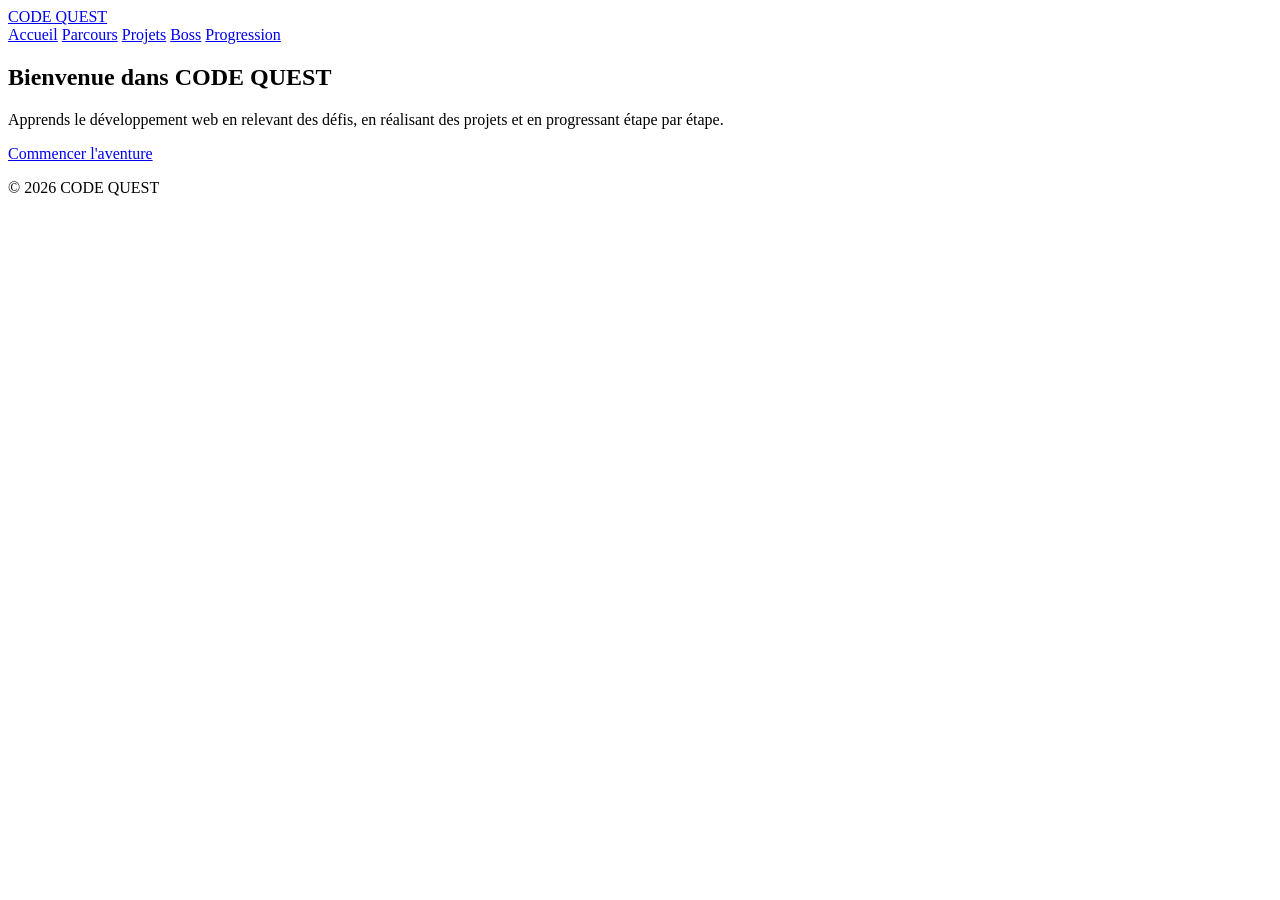
==== index.html @ bcb572d5 "création de la page d'accueil" ====
<!DOCTYPE html>
<html lang="fr">
<head>
    <meta charset="UTF-8">
    <meta name="viewport" content="width=device-width, initial-scale=1.0">
    <title>CODE QUEST</title>
    <link rel="stylesheet" href="CSS/style.css">
</head>
<body>

    <header>

             <div> <a href="index.html">CODE QUEST</a> </div>

    <nav>
        <a href="index.html">Accueil</a>
        <a href="pages/parcours.html">Parcours</a>
        <a href="pages/projets.html">Projets</a>
        <a href="pages/boss.html">Boss</a>
        <a href="pages/progression.html">Progression</a>
    </nav>


    </header>

    <main>

        <section>

        <h1>Bienvenue dans CODE QUEST</h1>

        <p>
            Apprends le développement web en relevant des défis,
            en réalisant des projets et en progressant étape par étape.
        </p>

        <a href="pages/parcours.html">Commencer l'aventure</a>

        </section>

    </main>

    <footer>

        <p>&copy; 2026 CODE QUEST</p>

    </footer>
    
</body>
</html>
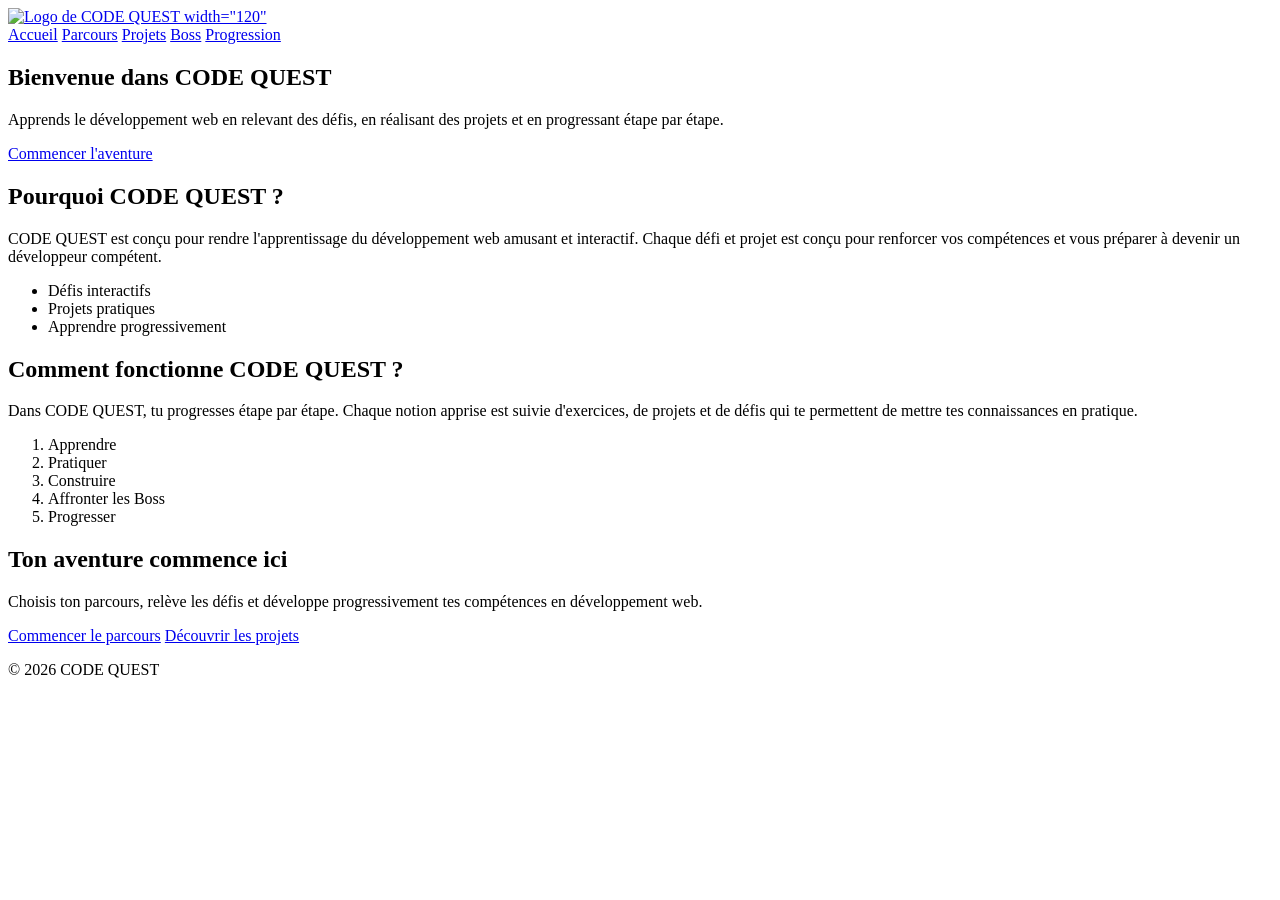
==== commit b8192092: "ajout du logo de Code Quest" ====
--- a/index.html
+++ b/index.html
@@ -10,7 +10,14 @@
 
     <header>
 
-             <div> <a href="index.html">CODE QUEST</a> </div>
+             <div> 
+                <a href="index.html">
+                    <img 
+                        src="assets/images/logo-code-quest.png" 
+                        alt="Logo de CODE QUEST">
+                        width="120"
+                </a> 
+            </div>
 
     <nav>
         <a href="index.html">Accueil</a>
@@ -38,6 +45,61 @@
 
         </section>
 
+
+        <section>
+
+        <h2>Pourquoi CODE QUEST ?</h2>
+
+        <p>
+            CODE QUEST est conçu pour rendre l'apprentissage du développement web amusant et interactif.
+            Chaque défi et projet est conçu pour renforcer vos compétences et vous préparer à devenir un développeur compétent.
+        </p>
+
+        <ul>
+            <li>Défis interactifs</li>
+            <li>Projets pratiques</li>
+            <li>Apprendre progressivement</li>
+        </ul>
+        
+        </section>
+
+        <section>
+
+            <h2>Comment fonctionne CODE QUEST ?</h2>
+
+            <p> Dans CODE QUEST, tu progresses étape par étape. Chaque notion apprise est suivie d'exercices, 
+                de projets et de défis qui te permettent de mettre tes connaissances en pratique.
+            </p>
+
+            <ol>
+                <li>Apprendre</li>
+                <li>Pratiquer</li>
+                <li>Construire</li>
+                <li>Affronter les Boss</li>
+                <li>Progresser</li>
+
+
+            </ol>
+
+        </section>
+
+        <section>
+
+            <h2>Ton aventure commence ici</h2>
+
+            <p>
+                Choisis ton parcours, relève les défis et développe
+                progressivement tes compétences en développement web.
+            </p>
+
+            <a href="pages/parcours.html">Commencer le parcours</a>
+
+            <a href="pages/projets.html">Découvrir les projets</a>
+
+        </section>
+
+
+
     </main>
 
     <footer>
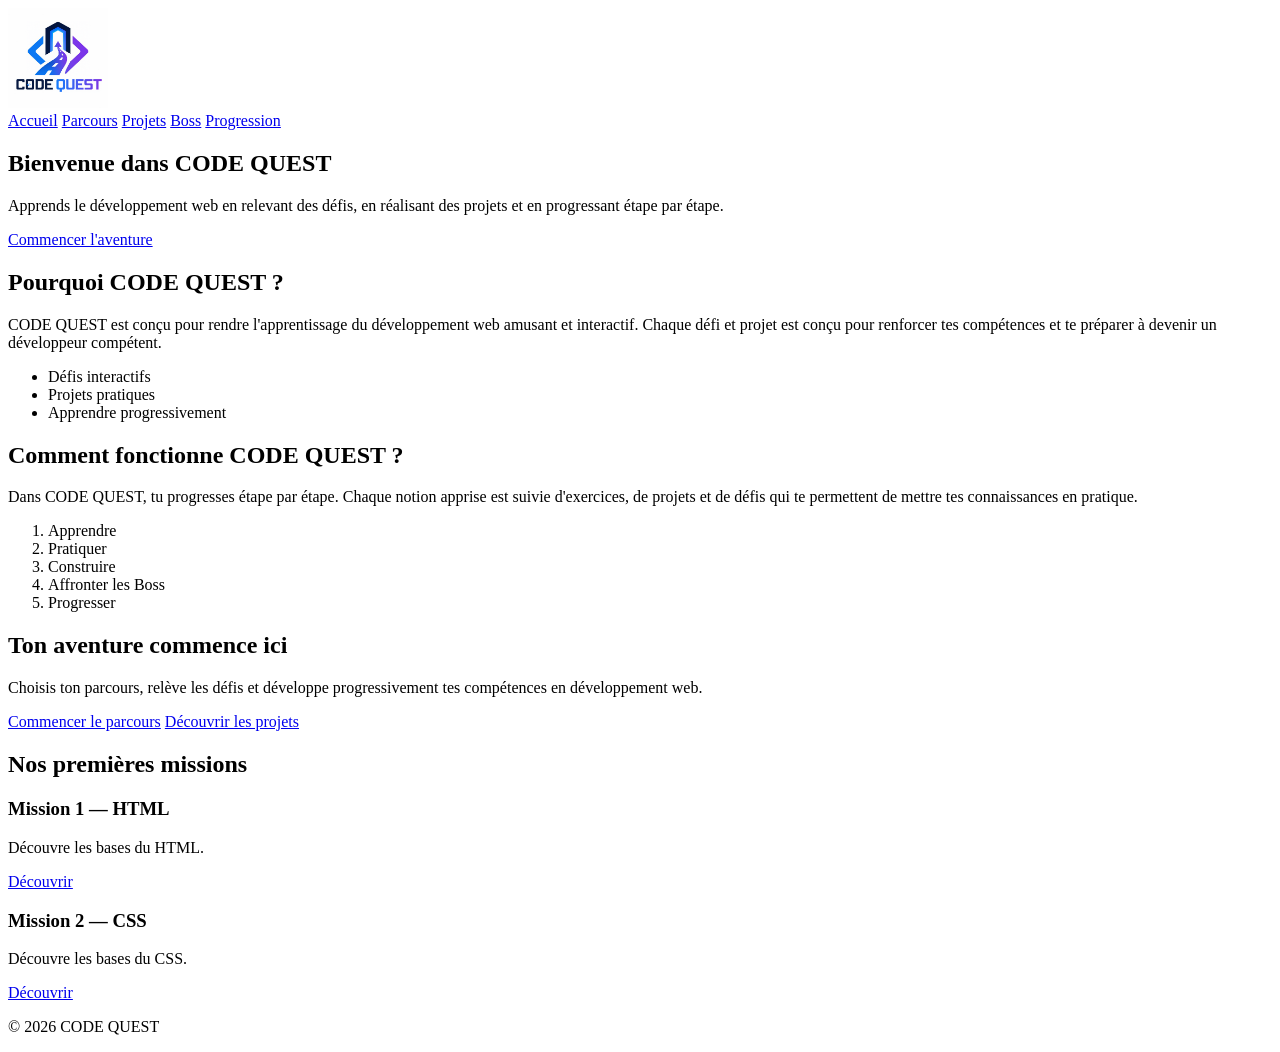
==== commit 4d9e1833: "feat: création des pages HTML principales de CODE QUEST" ====
--- a/index.html
+++ b/index.html
@@ -14,8 +14,9 @@
                 <a href="index.html">
                     <img 
                         src="assets/images/logo-code-quest.png" 
-                        alt="Logo de CODE QUEST">
-                        width="120"
+                        alt="Logo de CODE QUEST"
+                        width="100"
+                    >
                 </a> 
             </div>
 
@@ -51,8 +52,9 @@
         <h2>Pourquoi CODE QUEST ?</h2>
 
         <p>
-            CODE QUEST est conçu pour rendre l'apprentissage du développement web amusant et interactif.
-            Chaque défi et projet est conçu pour renforcer vos compétences et vous préparer à devenir un développeur compétent.
+            CODE QUEST est conçu pour rendre l'apprentissage du développement web
+            amusant et interactif. Chaque défi et projet est conçu pour renforcer
+            tes compétences et te préparer à devenir un développeur compétent.
         </p>
 
         <ul>
@@ -98,6 +100,22 @@
 
         </section>
 
+        <section>
+            <h2>Nos premières missions</h2>
+
+                <article>
+                    <h3>Mission 1 — HTML</h3>
+                    <p>Découvre les bases du HTML.</p>
+                    <a href="pages/cours.html">Découvrir</a>
+                </article>
+
+                <article>
+                    <h3>Mission 2 — CSS</h3>
+                    <p>Découvre les bases du CSS.</p>
+                    <a href="pages/cours.html">Découvrir</a>
+                </article>
+        </section>
+
 
 
     </main>
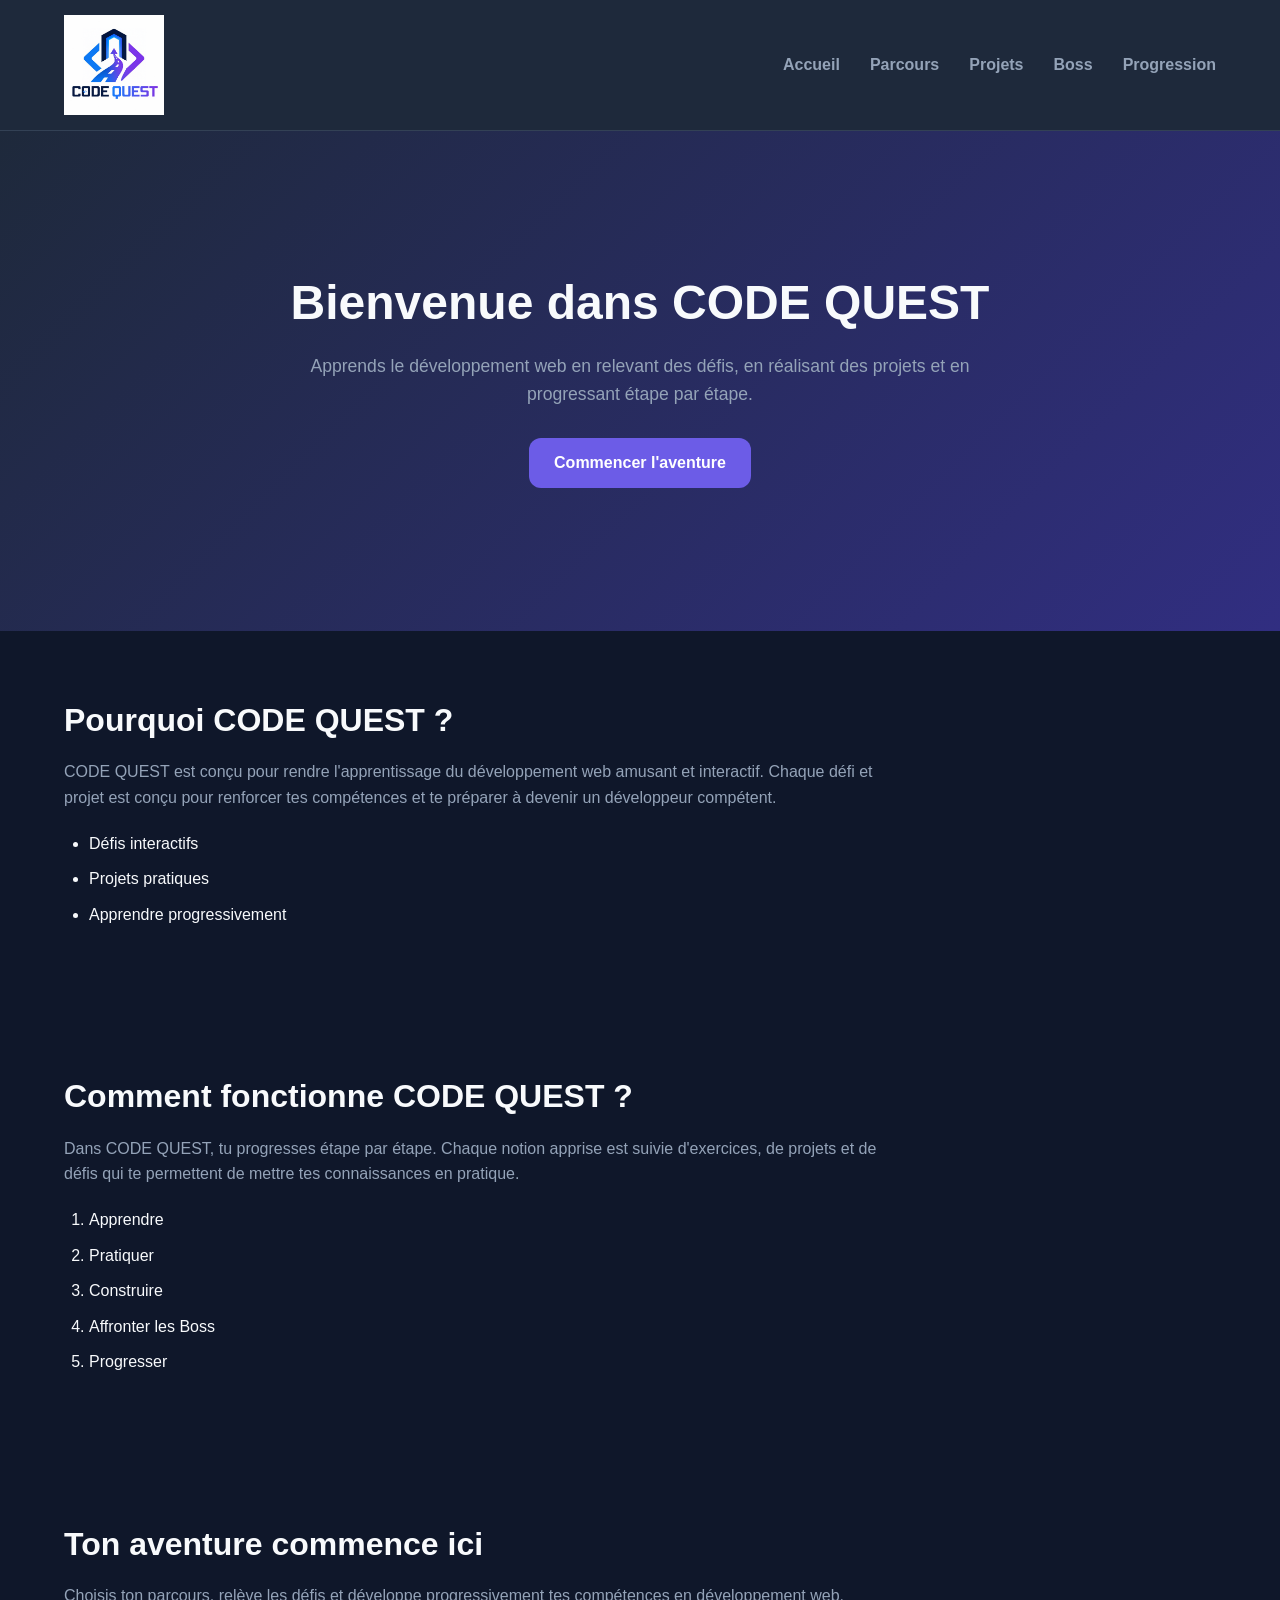
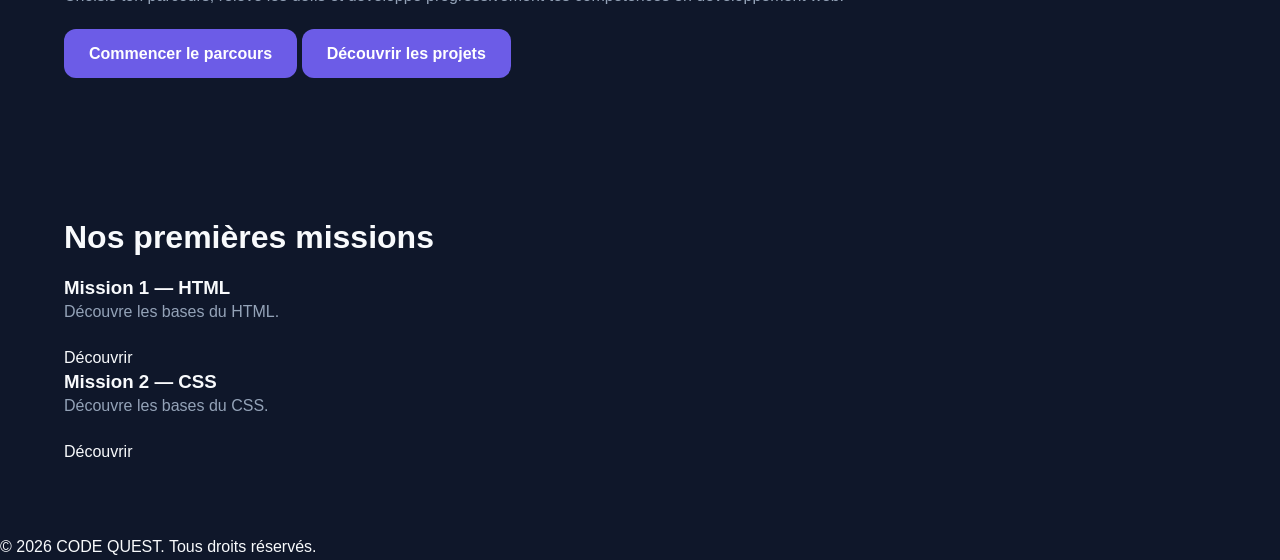
==== commit 24e5b5f0: "feat: ajouter les styles globaux" ====
--- a/index.html
+++ b/index.html
@@ -1,76 +1,87 @@
+
 <!DOCTYPE html>
 <html lang="fr">
+
 <head>
     <meta charset="UTF-8">
     <meta name="viewport" content="width=device-width, initial-scale=1.0">
     <title>CODE QUEST</title>
-    <link rel="stylesheet" href="CSS/style.css">
+    <link rel="stylesheet" href="css/style.css">
 </head>
+
 <body>
 
+    <!-- HEADER -->
     <header>
 
-             <div> 
-                <a href="index.html">
-                    <img 
-                        src="assets/images/logo-code-quest.png" 
-                        alt="Logo de CODE QUEST"
-                        width="100"
-                    >
-                </a> 
-            </div>
+        <div class="logo">
+            <a href="index.html">
+                <img
+                    src="assets/images/logo-code-quest.png"
+                    alt="Logo de CODE QUEST"
+                    width="100"
+                >
+            </a>
+        </div>
 
-    <nav>
-        <a href="index.html">Accueil</a>
-        <a href="pages/parcours.html">Parcours</a>
-        <a href="pages/projets.html">Projets</a>
-        <a href="pages/boss.html">Boss</a>
-        <a href="pages/progression.html">Progression</a>
-    </nav>
-
+        <!-- NAVIGATION -->
+        <nav>
+            <a href="index.html">Accueil</a>
+            <a href="pages/parcours.html">Parcours</a>
+            <a href="pages/projets.html">Projets</a>
+            <a href="pages/boss.html">Boss</a>
+            <a href="pages/progression.html">Progression</a>
+        </nav>
 
     </header>
 
+    <!-- CONTENU PRINCIPAL -->
     <main>
 
-        <section>
+        <!-- SECTION HERO -->
+        <section class="hero">
 
-        <h1>Bienvenue dans CODE QUEST</h1>
+            <h1>Bienvenue dans CODE QUEST</h1>
 
-        <p>
-            Apprends le développement web en relevant des défis,
-            en réalisant des projets et en progressant étape par étape.
-        </p>
+            <p>
+                Apprends le développement web en relevant des défis,
+                en réalisant des projets et en progressant étape par étape.
+            </p>
 
-        <a href="pages/parcours.html">Commencer l'aventure</a>
+            <a href="pages/parcours.html" class="btn">
+                Commencer l'aventure
+            </a>
 
         </section>
 
+        <!-- POURQUOI CODE QUEST -->
+        <section class="section">
 
-        <section>
+            <h2>Pourquoi CODE QUEST ?</h2>
 
-        <h2>Pourquoi CODE QUEST ?</h2>
+            <p>
+                CODE QUEST est conçu pour rendre l'apprentissage du développement web
+                amusant et interactif. Chaque défi et projet est conçu pour renforcer
+                tes compétences et te préparer à devenir un développeur compétent.
+            </p>
 
-        <p>
-            CODE QUEST est conçu pour rendre l'apprentissage du développement web
-            amusant et interactif. Chaque défi et projet est conçu pour renforcer
-            tes compétences et te préparer à devenir un développeur compétent.
-        </p>
+            <ul>
+                <li>Défis interactifs</li>
+                <li>Projets pratiques</li>
+                <li>Apprendre progressivement</li>
+            </ul>
 
-        <ul>
-            <li>Défis interactifs</li>
-            <li>Projets pratiques</li>
-            <li>Apprendre progressivement</li>
-        </ul>
-        
         </section>
 
-        <section>
+        <!-- FONCTIONNEMENT -->
+        <section class="section">
 
             <h2>Comment fonctionne CODE QUEST ?</h2>
 
-            <p> Dans CODE QUEST, tu progresses étape par étape. Chaque notion apprise est suivie d'exercices, 
-                de projets et de défis qui te permettent de mettre tes connaissances en pratique.
+            <p>
+                Dans CODE QUEST, tu progresses étape par étape. Chaque notion apprise
+                est suivie d'exercices, de projets et de défis qui te permettent
+                de mettre tes connaissances en pratique.
             </p>
 
             <ol>
@@ -79,13 +90,12 @@
                 <li>Construire</li>
                 <li>Affronter les Boss</li>
                 <li>Progresser</li>
-
-
             </ol>
 
         </section>
 
-        <section>
+        <!-- DÉBUT DE L'AVENTURE -->
+        <section class="section">
 
             <h2>Ton aventure commence ici</h2>
 
@@ -94,37 +104,52 @@
                 progressivement tes compétences en développement web.
             </p>
 
-            <a href="pages/parcours.html">Commencer le parcours</a>
+            <a href="pages/parcours.html" class="btn">
+                Commencer le parcours
+            </a>
 
-            <a href="pages/projets.html">Découvrir les projets</a>
+            <a href="pages/projets.html" class="btn">
+                Découvrir les projets
+            </a>
 
         </section>
 
-        <section>
+        <!-- PREMIÈRES MISSIONS -->
+        <section class="section">
+
             <h2>Nos premières missions</h2>
 
-                <article>
-                    <h3>Mission 1 — HTML</h3>
-                    <p>Découvre les bases du HTML.</p>
-                    <a href="pages/cours.html">Découvrir</a>
-                </article>
+            <article class="mission-card">
 
-                <article>
-                    <h3>Mission 2 — CSS</h3>
-                    <p>Découvre les bases du CSS.</p>
-                    <a href="pages/cours.html">Découvrir</a>
-                </article>
+                <h3>Mission 1 — HTML</h3>
+
+                <p>Découvre les bases du HTML.</p>
+
+                <a href="pages/cours.html">Découvrir</a>
+
+            </article>
+
+            <article class="mission-card">
+
+                <h3>Mission 2 — CSS</h3>
+
+                <p>Découvre les bases du CSS.</p>
+
+                <a href="pages/cours.html">Découvrir</a>
+
+            </article>
+
         </section>
-
-
 
     </main>
 
+    <!-- FOOTER -->
     <footer>
 
-        <p>&copy; 2026 CODE QUEST</p>
+        <p>&copy; 2026 CODE QUEST. Tous droits réservés.</p>
 
     </footer>
-    
+
 </body>
-</html>+
+</html>
--- a/css/style.css
+++ b/css/style.css
@@ -0,0 +1,225 @@
+/* ========================================
+   CODE QUEST — STYLES GLOBAUX
+   ======================================== */
+
+/* 1. Variables globales */
+:root {
+    --couleur-principale: #6c5ce7;
+    --couleur-secondaire: #00cec9;
+    --couleur-fond: #0f172a;
+    --couleur-surface: #1e293b;
+    --couleur-texte: #f8fafc;
+    --couleur-texte-secondaire: #94a3b8;
+    --couleur-bordure: #334155;
+
+    --rayon: 12px;
+    --transition: 0.3s ease;
+}
+
+/* 2. Réinitialisation */
+* {
+    margin: 0;
+    padding: 0;
+    box-sizing: border-box;
+}
+
+/* 3. Corps de la page */
+body {
+    font-family: Arial, Helvetica, sans-serif;
+    background-color: var(--couleur-fond);
+    color: var(--couleur-texte);
+    line-height: 1.6;
+}
+
+/* 4. Images */
+img {
+    max-width: 100%;
+    height: auto;
+    display: block;
+}
+
+/* 5. Liens */
+a {
+    color: inherit;
+    text-decoration: none;
+    transition: var(--transition);
+}
+
+/* 6. Boutons */
+button {
+    font: inherit;
+    cursor: pointer;
+    border: none;
+}
+
+/* 7. Champs de formulaire */
+input,
+textarea,
+select {
+    font: inherit;
+    max-width: 100%;
+}
+
+/* 8. Titres */
+h1,
+h2,
+h3,
+h4,
+h5,
+h6 {
+    line-height: 1.2;
+}
+
+/* ========================================
+   CONTENEUR PRINCIPAL
+   ======================================== */
+
+.container {
+    width: 90%;
+    max-width: 1200px;
+    margin: 0 auto;
+}
+
+/* ========================================
+   HEADER ET NAVIGATION
+   ======================================== */
+
+header {
+    display: flex;
+    justify-content: space-between;
+    align-items: center;
+
+    padding: 15px 5%;
+
+    background-color: var(--couleur-surface);
+    border-bottom: 1px solid var(--couleur-bordure);
+}
+
+/* Logo */
+header img {
+    width: 100px;
+    height: auto;
+}
+
+/* Navigation */
+nav {
+    display: flex;
+    align-items: center;
+    gap: 30px;
+}
+
+/* Liens de navigation */
+nav a {
+    color: var(--couleur-texte-secondaire);
+    font-weight: bold;
+    transition: var(--transition);
+}
+
+/* Effet au survol */
+nav a:hover {
+    color: var(--couleur-secondaire);
+}
+
+/* ========================================
+   RESPONSIVE — HEADER
+   ======================================== */
+
+@media screen and (max-width: 768px) {
+
+    header {
+        flex-direction: column;
+        gap: 20px;
+    }
+
+    nav {
+        flex-wrap: wrap;
+        justify-content: center;
+        gap: 15px;
+    }
+
+}
+
+/* ========================================
+   SECTION HERO
+   ======================================== */
+
+.hero {
+    min-height: 500px;
+    display: flex;
+    flex-direction: column;
+    justify-content: center;
+    align-items: center;
+
+    text-align: center;
+    padding: 60px 20px;
+
+    background: linear-gradient(135deg,
+            #1e293b,
+            #312e81);
+}
+
+.hero h1 {
+    font-size: 3rem;
+    margin-bottom: 20px;
+}
+
+.hero p {
+    max-width: 700px;
+    color: var(--couleur-texte-secondaire);
+    font-size: 1.1rem;
+    margin-bottom: 30px;
+}
+
+/* ========================================
+   BOUTONS
+   ======================================== */
+
+.btn {
+    display: inline-block;
+    padding: 12px 25px;
+
+    background-color: var(--couleur-principale);
+    color: white;
+
+    border-radius: var(--rayon);
+    font-weight: bold;
+
+    transition: var(--transition);
+}
+
+.btn:hover {
+    background-color: var(--couleur-secondaire);
+    color: var(--couleur-fond);
+    transform: translateY(-3px);
+}
+
+/* ========================================
+   SECTIONS GÉNÉRALES
+   ======================================== */
+
+.section {
+    width: 90%;
+    max-width: 1200px;
+    margin: 0 auto;
+    padding: 70px 0;
+}
+
+.section h2 {
+    font-size: 2rem;
+    margin-bottom: 20px;
+}
+
+.section p {
+    color: var(--couleur-texte-secondaire);
+    margin-bottom: 20px;
+    max-width: 850px;
+}
+
+.section ul,
+.section ol {
+    padding-left: 25px;
+}
+
+.section li {
+    margin-bottom: 10px;
+}
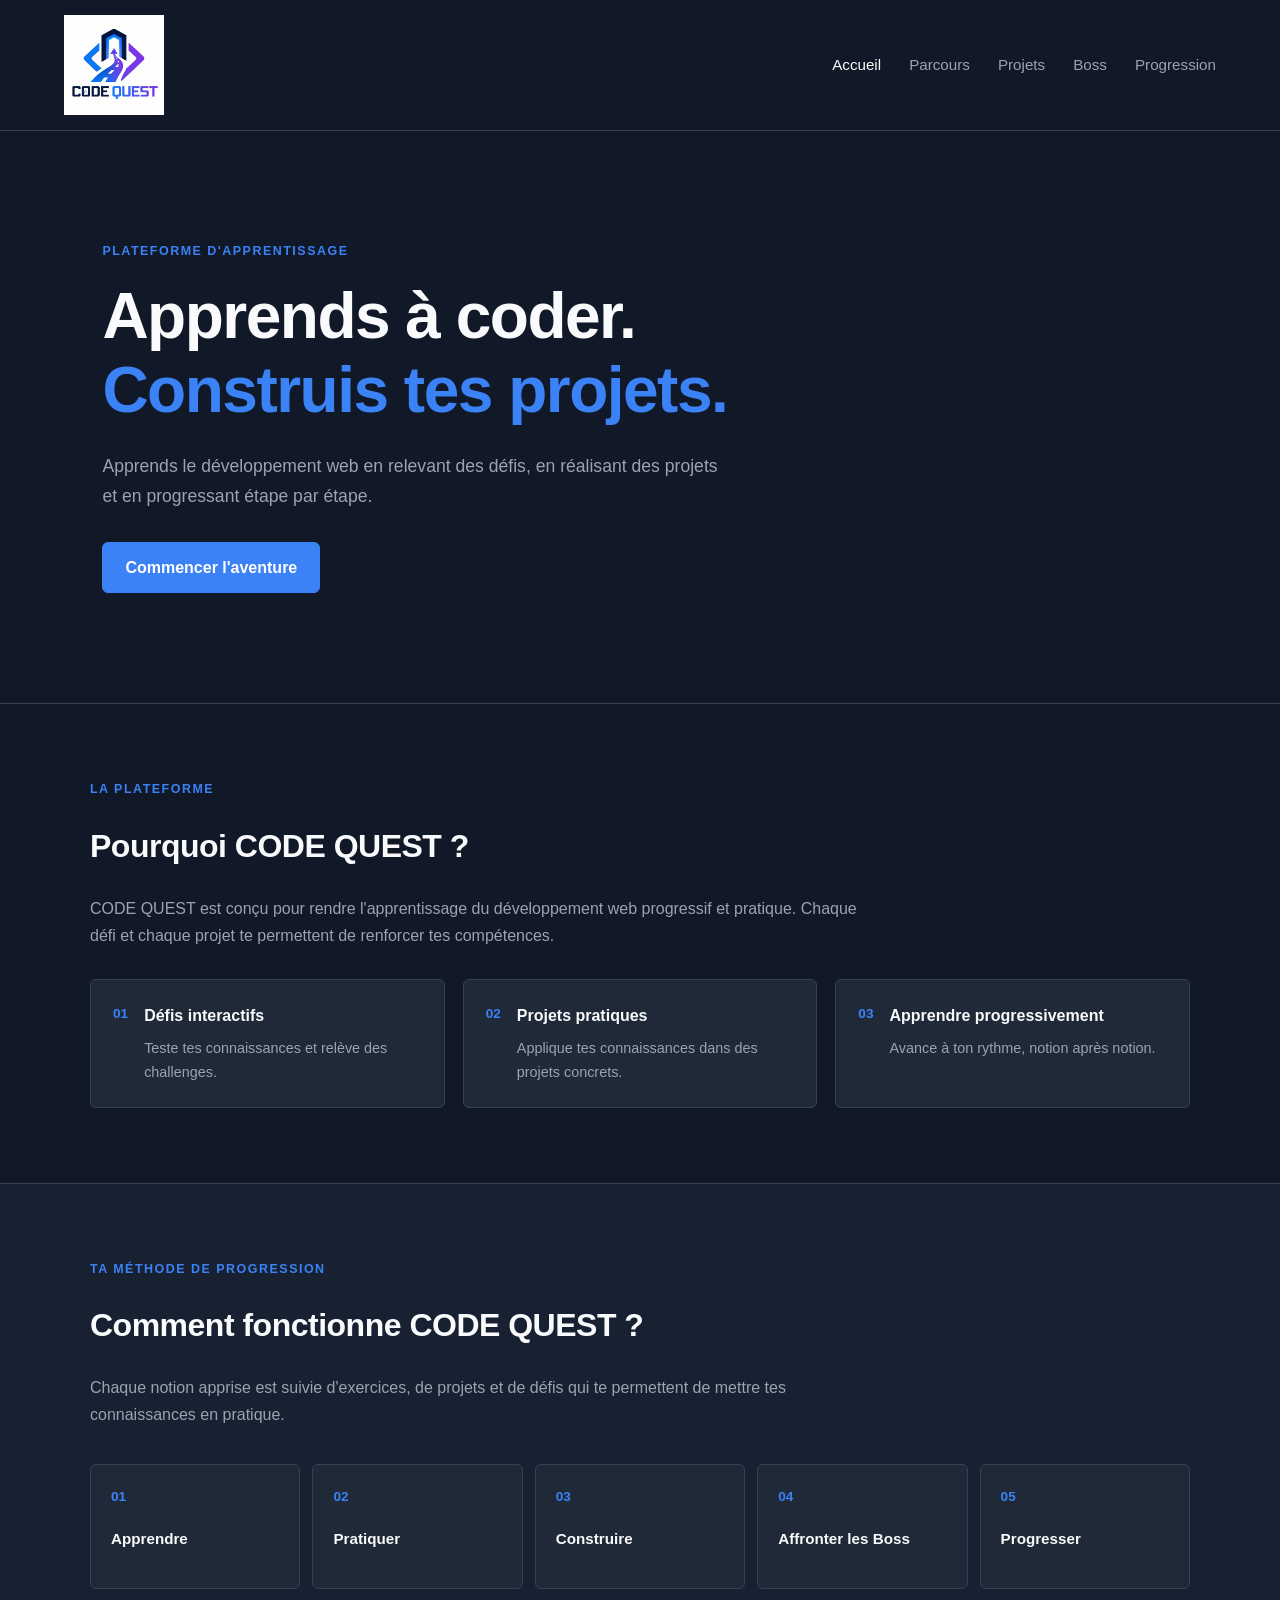
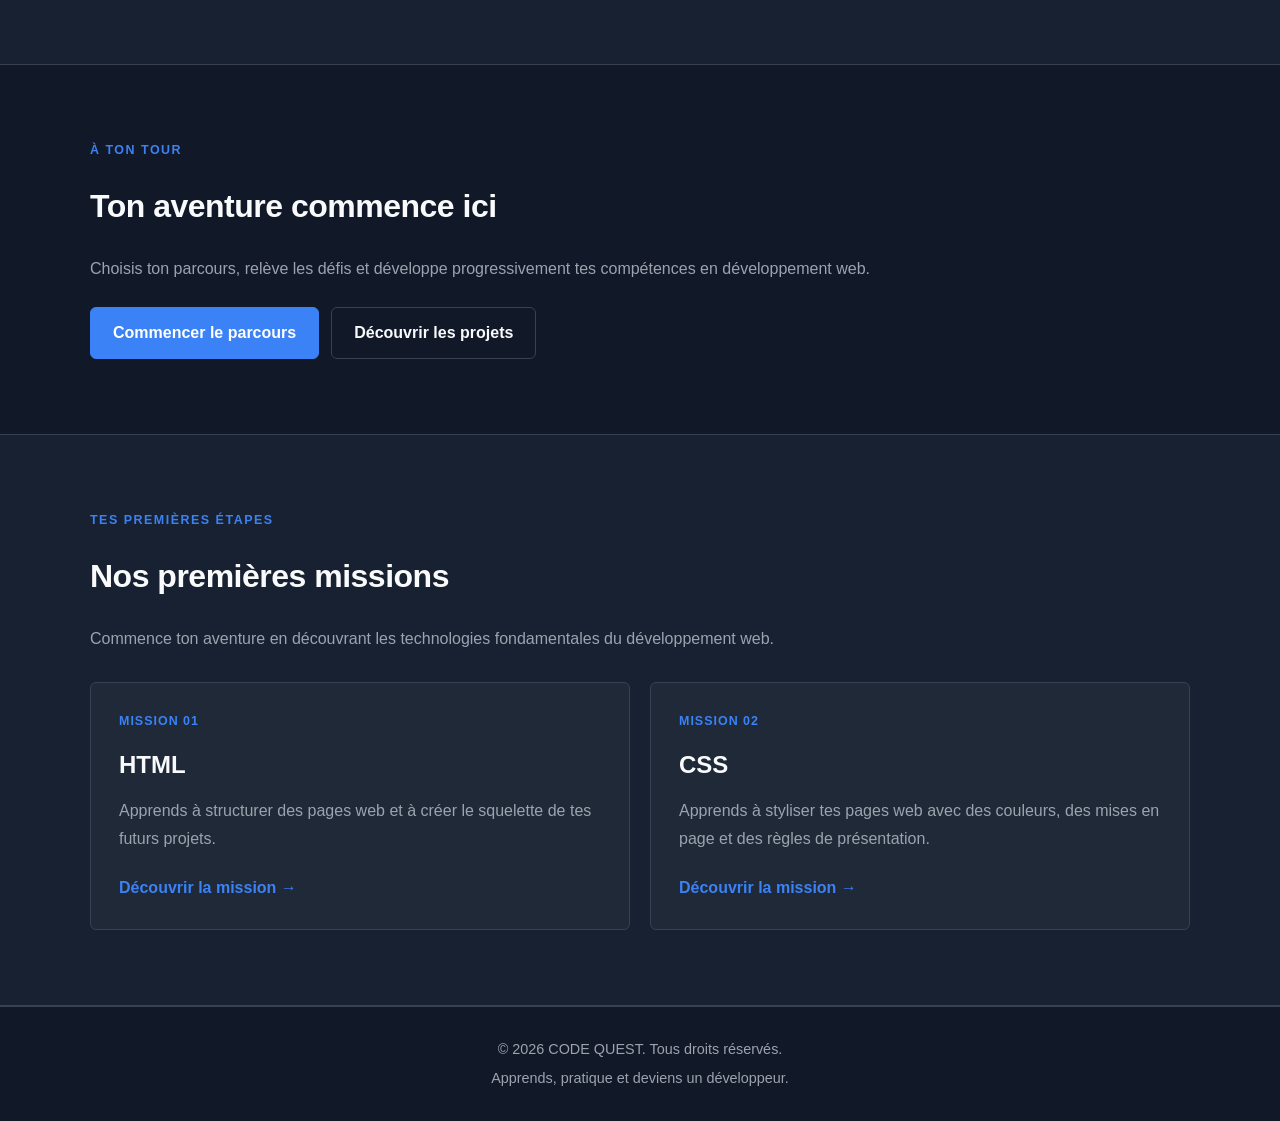
==== commit 9d2a1ef4: "feat: améliorer le design de la page d'accueil" ====
--- a/index.html
+++ b/index.html
@@ -5,28 +5,31 @@
 <head>
     <meta charset="UTF-8">
     <meta name="viewport" content="width=device-width, initial-scale=1.0">
-    <title>CODE QUEST</title>
+
+    <meta name="description" content="Apprends le développement web avec CODE QUEST grâce à des cours, des exercices et des projets pratiques.">
+
+    <title>CODE QUEST | Apprends le développement web</title>
+
     <link rel="stylesheet" href="css/style.css">
 </head>
 
 <body>
 
-    <!-- HEADER -->
-    <header>
+    <!-- EN-TÊTE -->
+    <header class="site-header">
 
         <div class="logo">
             <a href="index.html">
                 <img
                     src="assets/images/logo-code-quest.png"
-                    alt="Logo de CODE QUEST"
+                    alt="Logo CODE QUEST"
                     width="100"
                 >
             </a>
         </div>
 
-        <!-- NAVIGATION -->
-        <nav>
-            <a href="index.html">Accueil</a>
+        <nav class="navigation">
+            <a href="index.html" aria-current="page">Accueil</a>
             <a href="pages/parcours.html">Parcours</a>
             <a href="pages/projets.html">Projets</a>
             <a href="pages/boss.html">Boss</a>
@@ -35,121 +38,212 @@
 
     </header>
 
-    <!-- CONTENU PRINCIPAL -->
     <main>
 
-        <!-- SECTION HERO -->
+        <!-- PRÉSENTATION -->
         <section class="hero">
 
-            <h1>Bienvenue dans CODE QUEST</h1>
-
-            <p>
-                Apprends le développement web en relevant des défis,
-                en réalisant des projets et en progressant étape par étape.
-            </p>
-
-            <a href="pages/parcours.html" class="btn">
-                Commencer l'aventure
-            </a>
+            <div class="hero-content">
+
+                <p class="eyebrow">PLATEFORME D'APPRENTISSAGE</p>
+
+                <h1>
+                    Apprends à coder.<br>
+                    <span>Construis tes projets.</span>
+                </h1>
+
+                <p class="hero-description">
+                    Apprends le développement web en relevant des défis,
+                    en réalisant des projets et en progressant étape par étape.
+                </p>
+
+                <a href="pages/parcours.html" class="btn">
+                    Commencer l'aventure
+                </a>
+
+            </div>
 
         </section>
 
         <!-- POURQUOI CODE QUEST -->
         <section class="section">
 
-            <h2>Pourquoi CODE QUEST ?</h2>
-
-            <p>
-                CODE QUEST est conçu pour rendre l'apprentissage du développement web
-                amusant et interactif. Chaque défi et projet est conçu pour renforcer
-                tes compétences et te préparer à devenir un développeur compétent.
-            </p>
-
-            <ul>
-                <li>Défis interactifs</li>
-                <li>Projets pratiques</li>
-                <li>Apprendre progressivement</li>
+            <div class="section-heading">
+                <p class="eyebrow">LA PLATEFORME</p>
+                <h2>Pourquoi CODE QUEST ?</h2>
+            </div>
+
+            <p class="section-description">
+                CODE QUEST est conçu pour rendre l'apprentissage du
+                développement web progressif et pratique. Chaque défi
+                et chaque projet te permettent de renforcer tes compétences.
+            </p>
+
+            <ul class="benefits-list">
+
+                <li class="benefit-item">
+                    <span class="benefit-number">01</span>
+                    <div>
+                        <h3>Défis interactifs</h3>
+                        <p>Teste tes connaissances et relève des challenges.</p>
+                    </div>
+                </li>
+
+                <li class="benefit-item">
+                    <span class="benefit-number">02</span>
+                    <div>
+                        <h3>Projets pratiques</h3>
+                        <p>Applique tes connaissances dans des projets concrets.</p>
+                    </div>
+                </li>
+
+                <li class="benefit-item">
+                    <span class="benefit-number">03</span>
+                    <div>
+                        <h3>Apprendre progressivement</h3>
+                        <p>Avance à ton rythme, notion après notion.</p>
+                    </div>
+                </li>
+
             </ul>
 
         </section>
 
         <!-- FONCTIONNEMENT -->
+        <section class="section section-alt">
+
+            <div class="section-heading">
+                <p class="eyebrow">TA MÉTHODE DE PROGRESSION</p>
+                <h2>Comment fonctionne CODE QUEST ?</h2>
+            </div>
+
+            <p class="section-description">
+                Chaque notion apprise est suivie d'exercices,
+                de projets et de défis qui te permettent de
+                mettre tes connaissances en pratique.
+            </p>
+
+            <ol class="steps-list">
+
+                <li class="step-item">
+                    <span class="step-number">01</span>
+                    <span class="step-label">Apprendre</span>
+                </li>
+
+                <li class="step-item">
+                    <span class="step-number">02</span>
+                    <span class="step-label">Pratiquer</span>
+                </li>
+
+                <li class="step-item">
+                    <span class="step-number">03</span>
+                    <span class="step-label">Construire</span>
+                </li>
+
+                <li class="step-item">
+                    <span class="step-number">04</span>
+                    <span class="step-label">Affronter les Boss</span>
+                </li>
+
+                <li class="step-item">
+                    <span class="step-number">05</span>
+                    <span class="step-label">Progresser</span>
+                </li>
+
+            </ol>
+
+        </section>
+
+        <!-- APPEL À L'ACTION -->
         <section class="section">
 
-            <h2>Comment fonctionne CODE QUEST ?</h2>
-
-            <p>
-                Dans CODE QUEST, tu progresses étape par étape. Chaque notion apprise
-                est suivie d'exercices, de projets et de défis qui te permettent
-                de mettre tes connaissances en pratique.
-            </p>
-
-            <ol>
-                <li>Apprendre</li>
-                <li>Pratiquer</li>
-                <li>Construire</li>
-                <li>Affronter les Boss</li>
-                <li>Progresser</li>
-            </ol>
-
-        </section>
-
-        <!-- DÉBUT DE L'AVENTURE -->
-        <section class="section">
-
-            <h2>Ton aventure commence ici</h2>
-
-            <p>
+            <div class="section-heading">
+                <p class="eyebrow">À TON TOUR</p>
+                <h2>Ton aventure commence ici</h2>
+            </div>
+
+            <p class="section-description">
                 Choisis ton parcours, relève les défis et développe
                 progressivement tes compétences en développement web.
             </p>
 
-            <a href="pages/parcours.html" class="btn">
-                Commencer le parcours
-            </a>
-
-            <a href="pages/projets.html" class="btn">
-                Découvrir les projets
-            </a>
-
-        </section>
-
-        <!-- PREMIÈRES MISSIONS -->
-        <section class="section">
-
-            <h2>Nos premières missions</h2>
-
-            <article class="mission-card">
-
-                <h3>Mission 1 — HTML</h3>
-
-                <p>Découvre les bases du HTML.</p>
-
-                <a href="pages/cours.html">Découvrir</a>
-
-            </article>
-
-            <article class="mission-card">
-
-                <h3>Mission 2 — CSS</h3>
-
-                <p>Découvre les bases du CSS.</p>
-
-                <a href="pages/cours.html">Découvrir</a>
-
-            </article>
+            <div class="action-links">
+
+                <a href="pages/parcours.html" class="btn">
+                    Commencer le parcours
+                </a>
+
+                <a href="pages/projets.html" class="btn btn-secondary">
+                    Découvrir les projets
+                </a>
+
+            </div>
+
+        </section>
+
+        <!-- MISSIONS -->
+        <section class="section section-alt">
+
+            <div class="section-heading">
+                <p class="eyebrow">TES PREMIÈRES ÉTAPES</p>
+                <h2>Nos premières missions</h2>
+            </div>
+
+            <p class="section-description">
+                Commence ton aventure en découvrant les technologies
+                fondamentales du développement web.
+            </p>
+
+            <div class="missions-container">
+
+                <article class="mission-card">
+
+                    <p class="mission-number">MISSION 01</p>
+
+                    <h3>HTML</h3>
+
+                    <p>
+                        Apprends à structurer des pages web et à créer
+                        le squelette de tes futurs projets.
+                    </p>
+
+                    <a href="pages/cours.html" class="text-link">
+                        Découvrir la mission →
+                    </a>
+
+                </article>
+
+                <article class="mission-card">
+
+                    <p class="mission-number">MISSION 02</p>
+
+                    <h3>CSS</h3>
+
+                    <p>
+                        Apprends à styliser tes pages web avec des couleurs,
+                        des mises en page et des règles de présentation.
+                    </p>
+
+                    <a href="pages/cours.html" class="text-link">
+                        Découvrir la mission →
+                    </a>
+
+                </article>
+
+            </div>
 
         </section>
 
     </main>
 
-    <!-- FOOTER -->
-    <footer>
+    <!-- PIED DE PAGE -->
+    <footer class="site-footer">
 
         <p>&copy; 2026 CODE QUEST. Tous droits réservés.</p>
 
+        <p>Apprends, pratique et deviens un développeur.</p>
+
     </footer>
 
 </body>
-
 </html>
--- a/css/style.css
+++ b/css/style.css
@@ -1,225 +1,473 @@
 /* ========================================
-   CODE QUEST — STYLES GLOBAUX
-   ======================================== */
-
-/* 1. Variables globales */
+   CODE QUEST — IDENTITÉ VISUELLE
+   ======================================== */
+
 :root {
-    --couleur-principale: #6c5ce7;
-    --couleur-secondaire: #00cec9;
-    --couleur-fond: #0f172a;
-    --couleur-surface: #1e293b;
-    --couleur-texte: #f8fafc;
-    --couleur-texte-secondaire: #94a3b8;
-    --couleur-bordure: #334155;
-
-    --rayon: 12px;
-    --transition: 0.3s ease;
-}
-
-/* 2. Réinitialisation */
+    --couleur-fond: #111827;
+    --couleur-surface: #1f2937;
+    --couleur-surface-secondaire: #172131;
+
+    --couleur-principale: #3b82f6;
+    --couleur-principale-hover: #2563eb;
+
+    --couleur-texte: #f9fafb;
+    --couleur-texte-secondaire: #9ca3af;
+
+    --couleur-bordure: #374151;
+
+    --largeur-contenu: 1100px;
+    --rayon: 6px;
+
+    --transition: 0.2s ease;
+}
+
+/* ========================================
+   RÉINITIALISATION
+   ======================================== */
+
 * {
     margin: 0;
     padding: 0;
     box-sizing: border-box;
 }
 
-/* 3. Corps de la page */
+html {
+    scroll-behavior: smooth;
+}
+
 body {
     font-family: Arial, Helvetica, sans-serif;
     background-color: var(--couleur-fond);
     color: var(--couleur-texte);
-    line-height: 1.6;
-}
-
-/* 4. Images */
+    line-height: 1.7;
+}
+
 img {
     max-width: 100%;
     height: auto;
     display: block;
 }
 
-/* 5. Liens */
 a {
     color: inherit;
     text-decoration: none;
-    transition: var(--transition);
-}
-
-/* 6. Boutons */
-button {
-    font: inherit;
-    cursor: pointer;
-    border: none;
-}
-
-/* 7. Champs de formulaire */
+}
+
+button,
 input,
 textarea,
 select {
     font: inherit;
-    max-width: 100%;
-}
-
-/* 8. Titres */
-h1,
-h2,
-h3,
-h4,
-h5,
-h6 {
-    line-height: 1.2;
-}
-
-/* ========================================
-   CONTENEUR PRINCIPAL
+}
+
+/* ========================================
+   CONTENEUR
    ======================================== */
 
 .container {
     width: 90%;
-    max-width: 1200px;
+    max-width: var(--largeur-contenu);
     margin: 0 auto;
 }
 
 /* ========================================
-   HEADER ET NAVIGATION
-   ======================================== */
-
-header {
+   HEADER
+   ======================================== */
+
+.site-header {
+    min-height: 80px;
+    padding: 15px 5%;
+
     display: flex;
     justify-content: space-between;
     align-items: center;
-
-    padding: 15px 5%;
-
-    background-color: var(--couleur-surface);
+    gap: 30px;
+
+    background-color: var(--couleur-fond);
     border-bottom: 1px solid var(--couleur-bordure);
 }
 
-/* Logo */
-header img {
+.logo img {
     width: 100px;
-    height: auto;
-}
-
-/* Navigation */
-nav {
+}
+
+.navigation {
     display: flex;
     align-items: center;
-    gap: 30px;
-}
-
-/* Liens de navigation */
-nav a {
-    color: var(--couleur-texte-secondaire);
-    font-weight: bold;
+    flex-wrap: wrap;
+    gap: 28px;
+}
+
+.navigation a {
+    color: var(--couleur-texte-secondaire);
+    font-size: 0.95rem;
     transition: var(--transition);
 }
 
-/* Effet au survol */
-nav a:hover {
-    color: var(--couleur-secondaire);
-}
-
-/* ========================================
-   RESPONSIVE — HEADER
-   ======================================== */
-
-@media screen and (max-width: 768px) {
-
-    header {
-        flex-direction: column;
-        gap: 20px;
-    }
-
-    nav {
-        flex-wrap: wrap;
-        justify-content: center;
-        gap: 15px;
-    }
-
-}
-
-/* ========================================
-   SECTION HERO
+.navigation a:hover,
+.navigation a[aria-current="page"] {
+    color: var(--couleur-texte);
+}
+
+/* ========================================
+   HERO
    ======================================== */
 
 .hero {
-    min-height: 500px;
+    padding: 110px 8%;
+    border-bottom: 1px solid var(--couleur-bordure);
+}
+
+.hero-content {
+    max-width: var(--largeur-contenu);
+    margin: 0 auto;
+}
+
+.eyebrow {
+    color: var(--couleur-principale);
+    font-size: 0.78rem;
+    font-weight: bold;
+    letter-spacing: 1.5px;
+    margin-bottom: 18px;
+}
+
+.hero h1 {
+    font-size: clamp(2.3rem, 5vw, 4rem);
+    line-height: 1.15;
+    margin-bottom: 25px;
+    letter-spacing: -1.5px;
+}
+
+.hero h1 span {
+    color: var(--couleur-principale);
+}
+
+.hero-description {
+    max-width: 620px;
+    color: var(--couleur-texte-secondaire);
+    font-size: 1.1rem;
+    margin-bottom: 30px;
+}
+
+/* ========================================
+   BOUTONS
+   ======================================== */
+
+.btn {
+    display: inline-block;
+    padding: 11px 22px;
+
+    background-color: var(--couleur-principale);
+    color: white;
+
+    border: 1px solid var(--couleur-principale);
+    border-radius: var(--rayon);
+
+    font-weight: bold;
+    transition: var(--transition);
+}
+
+.btn:hover {
+    background-color: var(--couleur-principale-hover);
+    border-color: var(--couleur-principale-hover);
+}
+
+.btn-secondary {
+    background-color: transparent;
+    border-color: var(--couleur-bordure);
+    color: var(--couleur-texte);
+}
+
+.btn-secondary:hover {
+    background-color: var(--couleur-surface);
+    border-color: var(--couleur-texte-secondaire);
+}
+
+/* ========================================
+   SECTIONS
+   ======================================== */
+
+.section {
+    max-width: var(--largeur-contenu);
+    width: 90%;
+    margin: 0 auto;
+    padding: 75px 0;
+}
+
+.section-alt {
+    max-width: none;
+    width: 100%;
+    padding-left: max(5%, calc((100% - var(--largeur-contenu)) / 2));
+    padding-right: max(5%, calc((100% - var(--largeur-contenu)) / 2));
+
+    background-color: var(--couleur-surface-secondaire);
+    border-top: 1px solid var(--couleur-bordure);
+    border-bottom: 1px solid var(--couleur-bordure);
+}
+
+.section-heading {
+    margin-bottom: 22px;
+}
+
+.section-heading h2 {
+    font-size: 2rem;
+    letter-spacing: -0.5px;
+}
+
+.section-description {
+    max-width: 780px;
+    color: var(--couleur-texte-secondaire);
+    margin-bottom: 25px;
+}
+
+/* ========================================
+   LISTE DES AVANTAGES
+   ======================================== */
+
+.benefits-list {
+    list-style: none;
+
+    display: grid;
+    grid-template-columns: repeat(3, minmax(0, 1fr));
+    gap: 18px;
+
+    margin-top: 30px;
+}
+
+.benefit-item {
+    display: flex;
+    align-items: flex-start;
+    gap: 16px;
+
+    padding: 22px;
+
+    background-color: var(--couleur-surface);
+    border: 1px solid var(--couleur-bordure);
+    border-radius: var(--rayon);
+
+    transition: var(--transition);
+}
+
+.benefit-item:hover {
+    border-color: var(--couleur-principale);
+}
+
+.benefit-number {
+    color: var(--couleur-principale);
+    font-size: 0.85rem;
+    font-weight: bold;
+}
+
+.benefit-item h3 {
+    font-size: 1rem;
+    margin-bottom: 6px;
+}
+
+.benefit-item p {
+    color: var(--couleur-texte-secondaire);
+    font-size: 0.9rem;
+}
+
+/* ========================================
+   LISTE DES ÉTAPES
+   ======================================== */
+
+.steps-list {
+    list-style: none;
+
+    display: grid;
+    grid-template-columns: repeat(5, minmax(0, 1fr));
+    gap: 12px;
+
+    margin-top: 35px;
+}
+
+.step-item {
     display: flex;
     flex-direction: column;
-    justify-content: center;
-    align-items: center;
-
+    align-items: flex-start;
+    gap: 18px;
+
+    min-height: 125px;
+    padding: 20px;
+
+    background-color: var(--couleur-surface);
+    border: 1px solid var(--couleur-bordure);
+    border-radius: var(--rayon);
+}
+
+.step-number {
+    color: var(--couleur-principale);
+    font-size: 0.85rem;
+    font-weight: bold;
+}
+
+.step-label {
+    font-size: 0.95rem;
+    font-weight: bold;
+}
+
+/* ========================================
+   LIENS D'ACTION
+   ======================================== */
+
+.action-links {
+    display: flex;
+    flex-wrap: wrap;
+    gap: 12px;
+}
+
+/* ========================================
+   MISSIONS
+   ======================================== */
+
+.missions-container {
+    display: grid;
+    grid-template-columns: repeat(2, minmax(0, 1fr));
+    gap: 20px;
+    margin-top: 30px;
+}
+
+.mission-card {
+    padding: 28px;
+
+    background-color: var(--couleur-surface);
+    border: 1px solid var(--couleur-bordure);
+    border-radius: var(--rayon);
+}
+
+.mission-number {
+    color: var(--couleur-principale);
+    font-size: 0.78rem;
+    font-weight: bold;
+    letter-spacing: 1px;
+    margin-bottom: 12px;
+}
+
+.mission-card h3 {
+    font-size: 1.5rem;
+    margin-bottom: 12px;
+}
+
+.mission-card>p:not(.mission-number) {
+    color: var(--couleur-texte-secondaire);
+    margin-bottom: 22px;
+}
+
+.text-link {
+    color: var(--couleur-principale);
+    font-weight: bold;
+    transition: var(--transition);
+}
+
+.text-link:hover {
+    color: var(--couleur-texte);
+}
+
+/* ========================================
+   FOOTER
+   ======================================== */
+
+.site-footer {
+    padding: 30px 5%;
     text-align: center;
-    padding: 60px 20px;
-
-    background: linear-gradient(135deg,
-            #1e293b,
-            #312e81);
-}
-
-.hero h1 {
-    font-size: 3rem;
-    margin-bottom: 20px;
-}
-
-.hero p {
-    max-width: 700px;
-    color: var(--couleur-texte-secondaire);
-    font-size: 1.1rem;
-    margin-bottom: 30px;
-}
-
-/* ========================================
-   BOUTONS
-   ======================================== */
-
-.btn {
-    display: inline-block;
-    padding: 12px 25px;
-
-    background-color: var(--couleur-principale);
-    color: white;
-
-    border-radius: var(--rayon);
-    font-weight: bold;
-
-    transition: var(--transition);
-}
-
-.btn:hover {
-    background-color: var(--couleur-secondaire);
-    color: var(--couleur-fond);
-    transform: translateY(-3px);
-}
-
-/* ========================================
-   SECTIONS GÉNÉRALES
-   ======================================== */
-
-.section {
-    width: 90%;
-    max-width: 1200px;
-    margin: 0 auto;
-    padding: 70px 0;
-}
-
-.section h2 {
-    font-size: 2rem;
-    margin-bottom: 20px;
-}
-
-.section p {
-    color: var(--couleur-texte-secondaire);
-    margin-bottom: 20px;
-    max-width: 850px;
-}
-
-.section ul,
-.section ol {
-    padding-left: 25px;
-}
-
-.section li {
-    margin-bottom: 10px;
+
+    background-color: var(--couleur-fond);
+    border-top: 1px solid var(--couleur-bordure);
+
+    color: var(--couleur-texte-secondaire);
+    font-size: 0.9rem;
+}
+
+.site-footer p+p {
+    margin-top: 5px;
+}
+
+/* ========================================
+   RESPONSIVE
+   ======================================== */
+
+@media screen and (max-width: 900px) {
+
+    .benefits-list {
+        grid-template-columns: repeat(2, minmax(0, 1fr));
+    }
+
+    .steps-list {
+        grid-template-columns: repeat(3, minmax(0, 1fr));
+    }
+
+}
+
+@media screen and (max-width: 768px) {
+
+    .site-header {
+        flex-direction: column;
+        gap: 18px;
+    }
+
+    .navigation {
+        justify-content: center;
+        gap: 15px 22px;
+    }
+
+    .hero {
+        padding: 75px 6%;
+    }
+
+    .hero h1 {
+        letter-spacing: -0.5px;
+    }
+
+    .section {
+        padding-top: 55px;
+        padding-bottom: 55px;
+    }
+
+    .section-alt {
+        padding-left: 5%;
+        padding-right: 5%;
+    }
+
+    .missions-container {
+        grid-template-columns: 1fr;
+    }
+
+}
+
+@media screen and (max-width: 600px) {
+
+    .benefits-list {
+        grid-template-columns: 1fr;
+    }
+
+    .steps-list {
+        grid-template-columns: repeat(2, minmax(0, 1fr));
+    }
+
+}
+
+@media screen and (max-width: 480px) {
+
+    .navigation {
+        gap: 12px 16px;
+    }
+
+    .navigation a {
+        font-size: 0.88rem;
+    }
+
+    .hero h1 {
+        font-size: 2.2rem;
+    }
+
+    .section-heading h2 {
+        font-size: 1.7rem;
+    }
+
+    .action-links {
+        flex-direction: column;
+        align-items: flex-start;
+    }
+
 }
